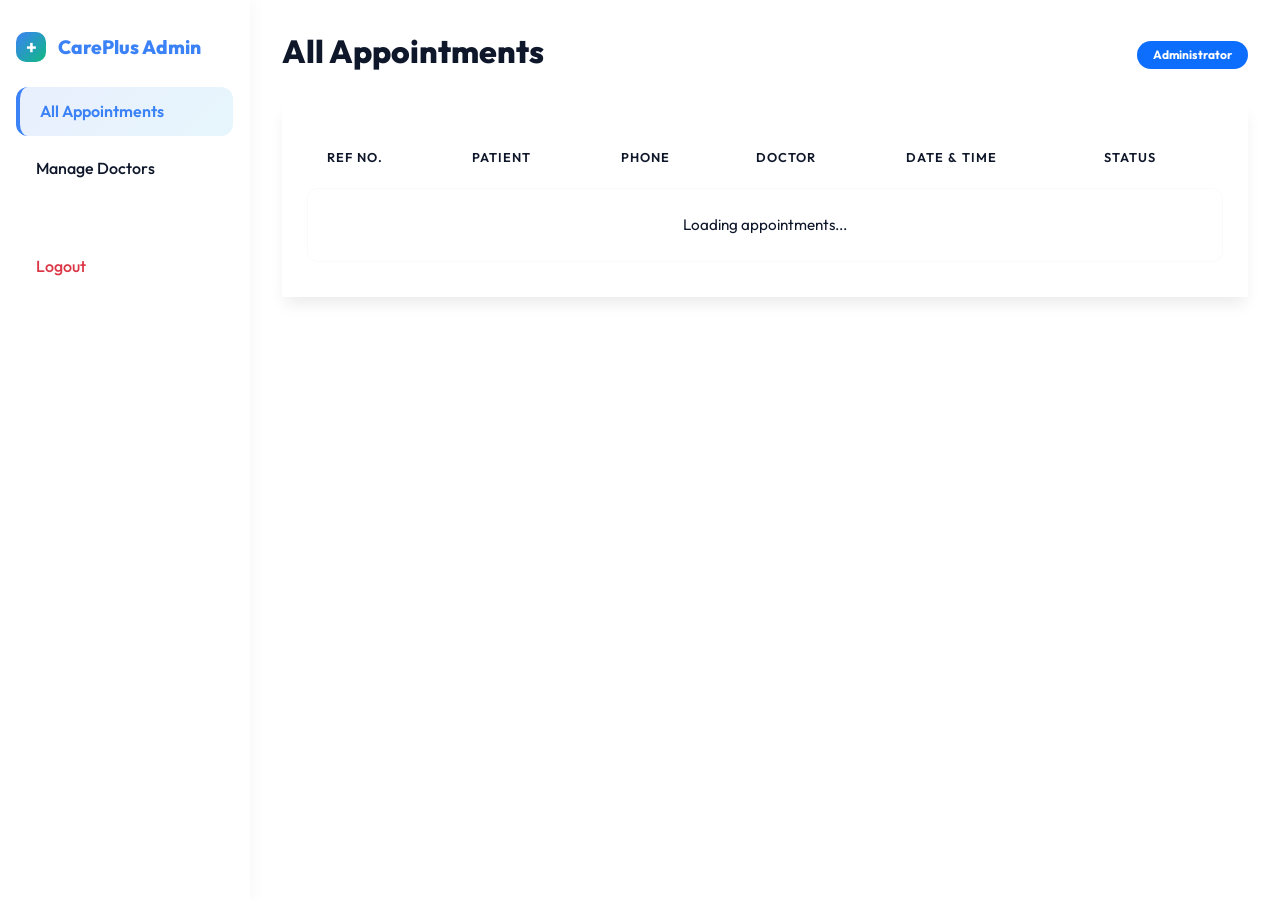
==== admin_dashboard.html @ b31c1064 "feat: complete modular CSS refactor, standardized API headers, and added setup guides" ====
<!DOCTYPE html>
<html lang="en">
<head>
    <meta charset="UTF-8">
    <meta name="viewport" content="width=device-width, initial-scale=1.0">
    <title>Admin Dashboard - CarePlus</title>
    <link href="https://cdn.jsdelivr.net/npm/bootstrap@5.3.0/dist/css/bootstrap.min.css" rel="stylesheet">
    <!-- Google Fonts -->
    <link href="https://fonts.googleapis.com/css2?family=Outfit:wght@300;400;500;600;700;800&display=swap" rel="stylesheet">
    <link rel="stylesheet" href="css/style.css?v=2">
    <style>
        body {
            background-color: var(--bg-light);
            font-family: 'Outfit', sans-serif;
        }
        .dashboard-container { display: flex; min-height: 100vh; }
        .sidebar { 
            width: 250px; 
            background: rgba(255, 255, 255, 0.8);
            backdrop-filter: blur(20px);
            padding: 2rem 1rem; 
            border-right: 1px solid rgba(255, 255, 255, 0.3);
            box-shadow: 4px 0 15px rgba(0, 0, 0, 0.03);
            z-index: 10;
        }
        .main-content { flex: 1; padding: 2rem; background: var(--bg-light); }
        .nav-item { 
            padding: 12px 20px; 
            border-radius: 12px; 
            cursor: pointer; 
            margin-bottom: 8px; 
            color: var(--text-light); 
            font-weight: 500; 
            transition: all 0.3s ease;
        }
        .nav-item:hover { 
            background: rgba(37, 99, 235, 0.05); 
            color: var(--primary-blue); 
            transform: translateX(5px);
        }
        .nav-item.active { 
            background: linear-gradient(135deg, rgba(37, 99, 235, 0.1) 0%, rgba(14, 165, 233, 0.1) 100%); 
            color: var(--primary-blue); 
            font-weight: 600;
            border-left: 4px solid var(--primary-blue);
        }
        .nav-item.text-danger:hover {
            background: rgba(220, 53, 69, 0.1);
            color: #dc3545 !important;
        }
        
        .table-modern {
            width: 100%;
            border-collapse: separate;
            border-spacing: 0 10px;
        }
        .table-modern th {
            font-weight: 600;
            color: var(--text-light);
            text-transform: uppercase;
            font-size: 0.8rem;
            letter-spacing: 1px;
            padding: 10px 20px;
            border: none;
        }
        .table-modern td {
            background: #fff;
            padding: 15px 20px;
            vertical-align: middle;
            border-top: 1px solid rgba(0,0,0,0.02);
            border-bottom: 1px solid rgba(0,0,0,0.02);
            font-size: 0.95rem;
        }
        .table-modern td:first-child {
            border-top-left-radius: 10px;
            border-bottom-left-radius: 10px;
            border-left: 1px solid rgba(0,0,0,0.02);
        }
        .table-modern td:last-child {
            border-top-right-radius: 10px;
            border-bottom-right-radius: 10px;
            border-right: 1px solid rgba(0,0,0,0.02);
        }
        .table-modern tr {
            transition: transform 0.2s, box-shadow 0.2s;
        }
        .table-modern tbody tr:hover td {
            background: #fafbfe;
        }
    </style>
</head>
<body>
    <div class="dashboard-container">
        <!-- Sidebar -->
        <div class="sidebar">
            <a href="index.html" class="logo mb-4" style="font-size: 1.2rem;">
                <div class="logo-icon" style="width: 30px; height: 30px;">+</div> CarePlus Admin
            </a>
            <div class="nav-item active" onclick="switchTab('appointments')">All Appointments</div>
            <div class="nav-item" onclick="switchTab('doctors')">Manage Doctors</div>
            <div class="nav-item text-danger mt-5" onclick="logout()">Logout</div>
        </div>

        <!-- Main Content -->
        <div class="main-content">
            <div class="d-flex justify-content-between align-items-center mb-4">
                <h2 id="pageTitle" style="font-weight: 800; color: var(--text-dark);">All Appointments</h2>
                <div class="d-flex align-items-center gap-3">
                    <span class="badge bg-primary rounded-pill px-3 py-2">Administrator</span>
                </div>
            </div>
            
            <!-- Appointments Tab -->
            <div id="appointmentsTab">
                <div class="glass-card p-4">
                    <div class="table-responsive">
                        <table class="table-modern">
                            <thead>
                                <tr>
                                    <th>Ref No.</th>
                                    <th>Patient</th>
                                    <th>Phone</th>
                                    <th>Doctor</th>
                                    <th>Date & Time</th>
                                    <th>Status</th>
                                </tr>
                            </thead>
                            <tbody id="appointmentsList">
                                <tr><td colspan="6" class="text-center py-4">Loading appointments...</td></tr>
                            </tbody>
                        </table>
                    </div>
                </div>
            </div>

            <!-- Doctors Tab -->
            <div id="doctorsTab" class="d-none">
                <div class="d-flex justify-content-between align-items-center mb-4">
                    <h4 style="font-weight: 700; color: var(--text-dark); margin: 0;">Doctor Directory</h4>
                    <button class="btn-primary" data-bs-toggle="modal" data-bs-target="#addDoctorModal" style="padding: 0.6rem 1.5rem; font-size: 0.9rem;">+ Add Doctor</button>
                </div>
                <div class="glass-card p-4">
                    <div class="table-responsive">
                        <table class="table-modern">
                            <thead>
                                <tr>
                                    <th>Name</th>
                                    <th>Specialty</th>
                                    <th>Experience</th>
                                    <th>Days</th>
                                    <th>Actions</th>
                                </tr>
                            </thead>
                            <tbody id="doctorsList">
                                <tr><td colspan="5" class="text-center py-4">Loading doctors...</td></tr>
                            </tbody>
                        </table>
                    </div>
                </div>
            </div>
        </div>
    </div>

    <!-- Add Doctor Modal -->
    <div class="modal fade" id="addDoctorModal" tabindex="-1">
        <div class="modal-dialog">
            <div class="modal-content">
                <div class="modal-header">
                    <h5 class="modal-title">Add New Doctor</h5>
                    <button type="button" class="btn-close" data-bs-dismiss="modal"></button>
                </div>
                <div class="modal-body">
                    <form id="addDoctorForm">
                        <div class="mb-3">
                            <label>Name</label>
                            <input type="text" id="docName" class="form-control" placeholder="Dr. XYZ" required>
                        </div>
                        <div class="mb-3">
                            <label>Email (for login)</label>
                            <input type="email" id="docEmail" class="form-control" required>
                        </div>
                        <div class="mb-3">
                            <label>Specialization</label>
                            <input type="text" id="docSpec" class="form-control" required>
                        </div>
                        <div class="mb-3">
                            <label>Experience</label>
                            <input type="text" id="docExp" class="form-control" placeholder="10 Years" required>
                        </div>
                        <div class="mb-3">
                            <label>Fee</label>
                            <input type="text" id="docFee" class="form-control" placeholder="₹500" required>
                        </div>
                        <div class="mb-3">
                            <label>Available Days</label>
                            <input type="text" id="docDays" class="form-control" placeholder="Mon, Wed, Fri" required>
                        </div>
                        <div class="mb-3">
                            <label>Available Slots (comma separated)</label>
                            <input type="text" id="docSlots" class="form-control" placeholder="09:00 AM,10:00 AM" required>
                        </div>
                        <button type="submit" class="btn btn-primary w-100">Add Doctor</button>
                    </form>
                </div>
            </div>
        </div>
    </div>

    <!-- Edit Doctor Modal -->
    <div class="modal fade" id="editDoctorModal" tabindex="-1">
        <div class="modal-dialog">
            <div class="modal-content border-0" style="border-radius: 20px; overflow: hidden;">
                <div class="modal-header border-0 bg-primary text-white p-4">
                    <h5 class="modal-title fw-bold">Edit Doctor</h5>
                    <button type="button" class="btn-close btn-close-white" data-bs-dismiss="modal"></button>
                </div>
                <div class="modal-body p-4">
                    <form id="editDoctorForm">
                        <input type="hidden" id="editDocId">
                        <div class="mb-3">
                            <label class="form-label fw-bold small text-uppercase">Full Name</label>
                            <input type="text" id="editDocName" class="form-control rounded-3" required>
                        </div>
                        <div class="mb-3">
                            <label class="form-label fw-bold small text-uppercase">Email</label>
                            <input type="email" id="editDocEmail" class="form-control rounded-3" required>
                        </div>
                        <div class="mb-3">
                            <label class="form-label fw-bold small text-uppercase">Specialization</label>
                            <input type="text" id="editDocSpec" class="form-control rounded-3" required>
                        </div>
                        <div class="row">
                            <div class="col-md-6 mb-3">
                                <label class="form-label fw-bold small text-uppercase">Experience</label>
                                <input type="text" id="editDocExp" class="form-control rounded-3" required>
                            </div>
                            <div class="col-md-6 mb-3">
                                <label class="form-label fw-bold small text-uppercase">Fee</label>
                                <input type="text" id="editDocFee" class="form-control rounded-3" required>
                            </div>
                        </div>
                        <div class="mb-3">
                            <label class="form-label fw-bold small text-uppercase">Available Days</label>
                            <input type="text" id="editDocDays" class="form-control rounded-3" required>
                        </div>
                        <div class="mb-3">
                            <label class="form-label fw-bold small text-uppercase">Available Slots</label>
                            <input type="text" id="editDocSlots" class="form-control rounded-3" required>
                        </div>
                        <div class="d-grid mt-4">
                            <button type="submit" class="btn btn-primary rounded-pill py-2 fw-bold">Save Changes</button>
                        </div>
                    </form>
                </div>
            </div>
        </div>
    </div>

    <script src="https://code.jquery.com/jquery-3.7.1.min.js"></script>
    <script src="https://cdn.jsdelivr.net/npm/bootstrap@5.3.0/dist/js/bootstrap.bundle.min.js"></script>
    <script src="js/auth.js"></script>
    <script src="js/admin.js"></script>
</body>
</html>
---- css/style.css ----
/**
 * CarePlus Hospital System - Main Stylesheet
 * This file serves as the entry point for modularized CSS.
 * Teammates: Please edit the specific files in the /modules folder.
 */

/* 1. Base Styles & Global Variables */
@import 'modules/base.css';

/* 2. Navigation & Mobile Menu */
@import 'modules/nav.css';

/* 3. Layout Sections (Hero, Footer, Grids) */
@import 'modules/layout.css';

/* 4. UI Components (Buttons, Cards, Modals) */
@import 'modules/components.css';

/* 5. Forms & Interaction (Booking, Slots) */
@import 'modules/forms.css';

/* 6. Dashboard Specific Styles */
@import 'modules/dashboards.css';
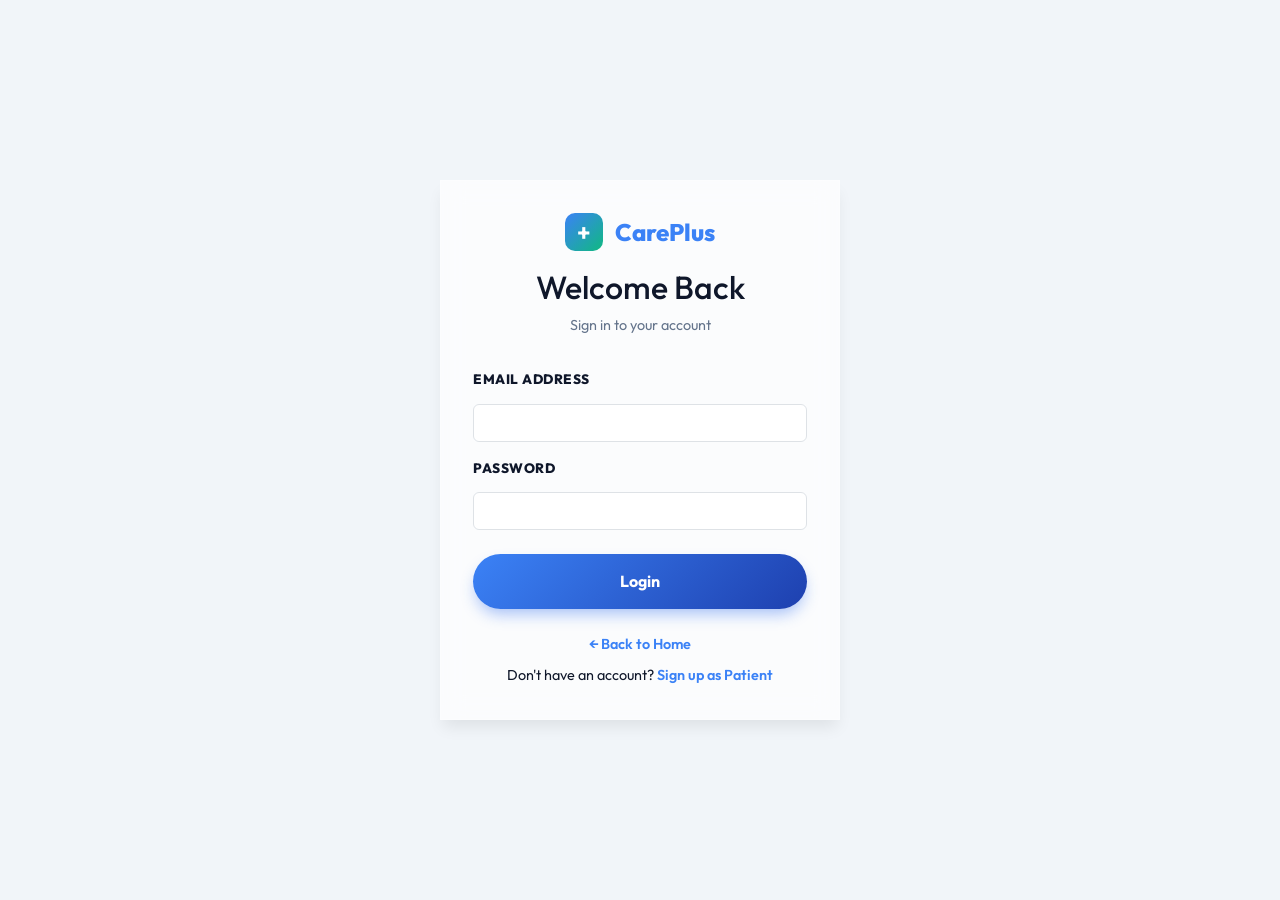
==== commit 42cea2b7: "chore: make admin dashboard responsive — collapsible sidebar + mobile table styles" ====
--- a/admin_dashboard.html
+++ b/admin_dashboard.html
@@ -4,6 +4,7 @@
     <meta charset="UTF-8">
     <meta name="viewport" content="width=device-width, initial-scale=1.0">
     <title>Admin Dashboard - CarePlus</title>
+    <meta http-equiv="Cache-Control" content="no-store, no-cache, must-revalidate, max-age=0">
     <link href="https://cdn.jsdelivr.net/npm/bootstrap@5.3.0/dist/css/bootstrap.min.css" rel="stylesheet">
     <!-- Google Fonts -->
     <link href="https://fonts.googleapis.com/css2?family=Outfit:wght@300;400;500;600;700;800&display=swap" rel="stylesheet">
@@ -92,7 +93,10 @@
 <body>
     <div class="dashboard-container">
         <!-- Sidebar -->
-        <div class="sidebar">
+        <div class="sidebar" id="dashboardSidebar">
+            <button id="sidebarToggle" class="sidebar-toggle-btn d-md-none" aria-label="Toggle sidebar" title="Menu" style="margin-bottom:8px;">
+                ☰
+            </button>
             <a href="index.html" class="logo mb-4" style="font-size: 1.2rem;">
                 <div class="logo-icon" style="width: 30px; height: 30px;">+</div> CarePlus Admin
             </a>
@@ -258,7 +262,7 @@
 
     <script src="https://code.jquery.com/jquery-3.7.1.min.js"></script>
     <script src="https://cdn.jsdelivr.net/npm/bootstrap@5.3.0/dist/js/bootstrap.bundle.min.js"></script>
-    <script src="js/auth.js"></script>
-    <script src="js/admin.js"></script>
+    <script src="js/auth.js?v=3"></script>
+    <script src="js/admin.js?v=2"></script>
 </body>
 </html>
--- a/css/style.css
+++ b/css/style.css
@@ -4,6 +4,7 @@
  * Teammates: Please edit the specific files in the /modules folder.
  */
 
+ /*main css*/
 /* 1. Base Styles & Global Variables */
 @import 'modules/base.css';
 
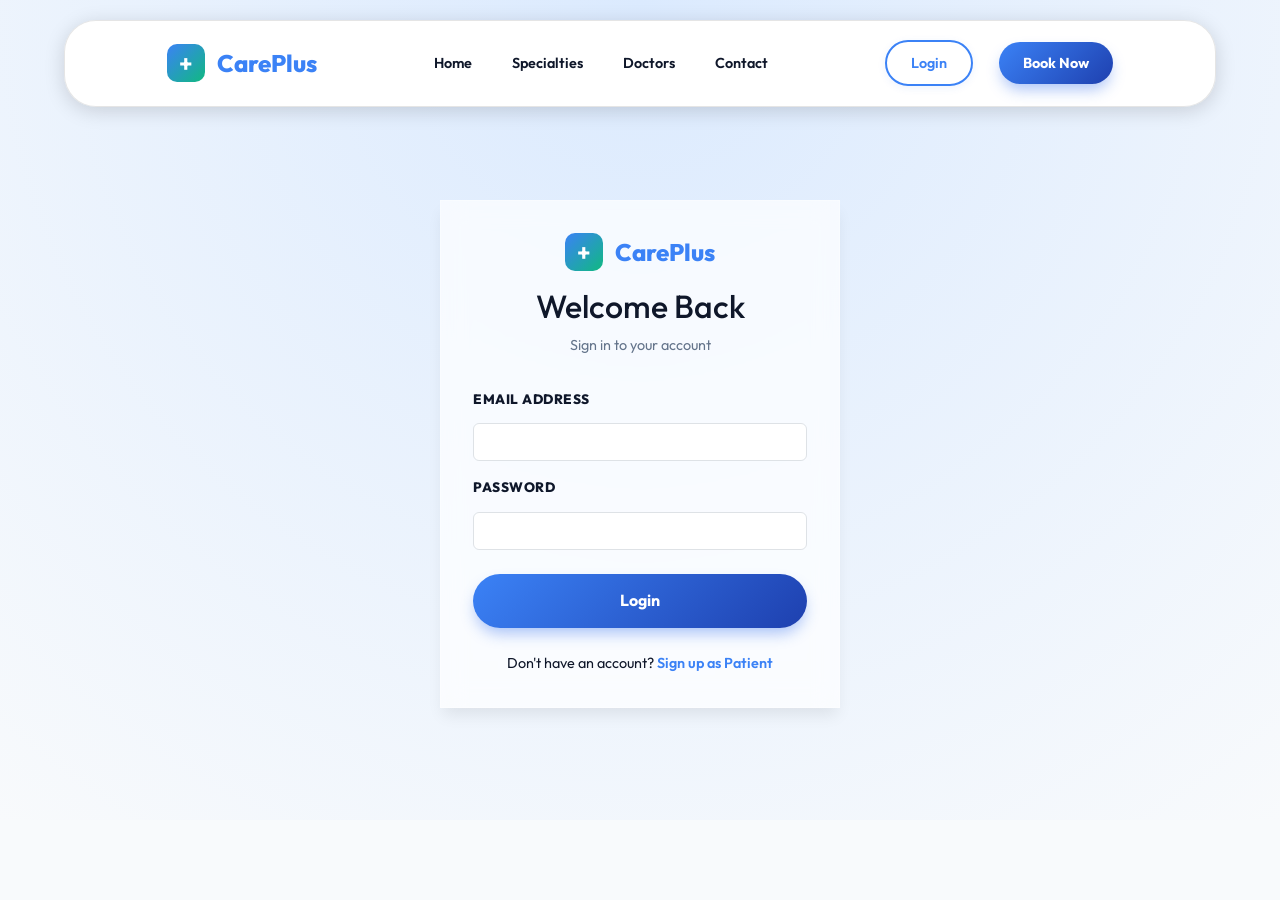
==== commit 93dd0554: "modified and fixed issues" ====
--- a/admin_dashboard.html
+++ b/admin_dashboard.html
@@ -93,10 +93,7 @@
 <body>
     <div class="dashboard-container">
         <!-- Sidebar -->
-        <div class="sidebar" id="dashboardSidebar">
-            <button id="sidebarToggle" class="sidebar-toggle-btn d-md-none" aria-label="Toggle sidebar" title="Menu" style="margin-bottom:8px;">
-                ☰
-            </button>
+        <div class="sidebar">
             <a href="index.html" class="logo mb-4" style="font-size: 1.2rem;">
                 <div class="logo-icon" style="width: 30px; height: 30px;">+</div> CarePlus Admin
             </a>
